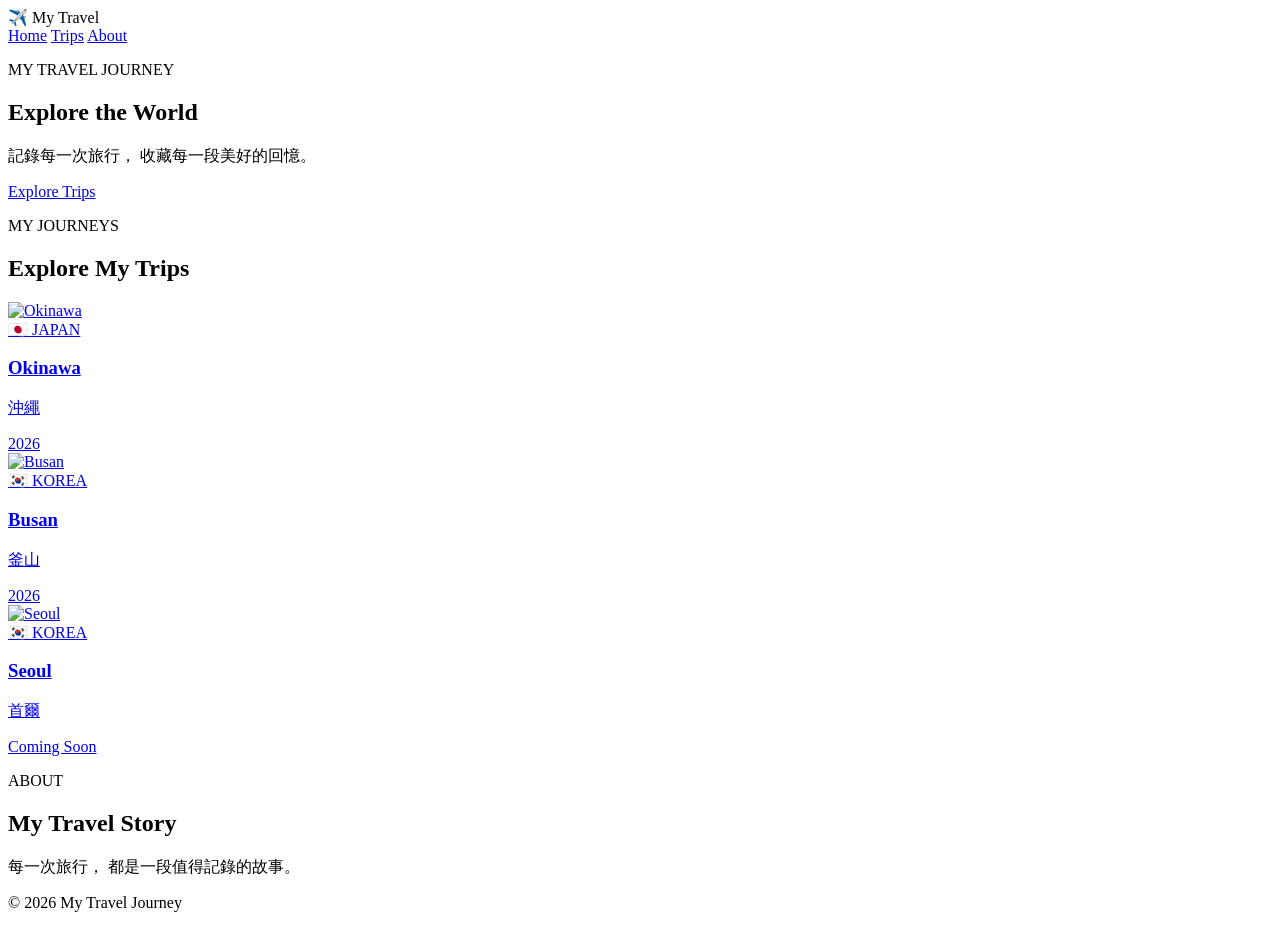
==== index.html @ 7d2a47d2 "新增首頁、旅行和關於頁面內容" ====
<!DOCTYPE html>
<html lang="zh-TW">
<head>
    <meta charset="UTF-8">
    <meta name="viewport" content="width=device-width, initial-scale=1.0">

    <title>My Travel Journey</title>

    <link rel="stylesheet" href="css/style.css">
</head>

<body>

    <!-- ==================== -->
    <!-- Navigation -->
    <!-- ==================== -->

    <header class="navbar">

        <div class="logo">
            ✈️ My Travel
        </div>

        <nav>
            <a href="#home">Home</a>
            <a href="#trips">Trips</a>
            <a href="#about">About</a>
        </nav>

    </header>


    <!-- ==================== -->
    <!-- Hero -->
    <!-- ==================== -->

    <section id="home" class="hero">

        <div class="hero-content">

            <p class="hero-subtitle">
                MY TRAVEL JOURNEY
            </p>

            <h1>
                Explore the World
            </h1>

            <p>
                記錄每一次旅行，
                收藏每一段美好的回憶。
            </p>

            <a href="#trips" class="hero-button">
                Explore Trips
            </a>

        </div>

    </section>


    <!-- ==================== -->
    <!-- Trips -->
    <!-- ==================== -->

    <section id="trips" class="trips">

        <div class="section-title">

            <p>MY JOURNEYS</p>

            <h2>
                Explore My Trips
            </h2>

        </div>


        <div class="trip-grid">


            <!-- Okinawa -->

            <a href="okinawa/" class="trip-card">

                <div class="trip-image okinawa-image">

                    <img
                        src="images/okinawa/cover.jpg"
                        alt="Okinawa"
                    >

                </div>

                <div class="trip-info">

                    <span class="country">
                        🇯🇵 JAPAN
                    </span>

                    <h3>
                        Okinawa
                    </h3>

                    <p>
                        沖繩
                    </p>

                    <span class="year">
                        2026
                    </span>

                </div>

            </a>


            <!-- Busan -->

            <a href="busan/" class="trip-card">

                <div class="trip-image">

                    <img
                        src="images/busan/cover.jpg"
                        alt="Busan"
                    >

                </div>

                <div class="trip-info">

                    <span class="country">
                        🇰🇷 KOREA
                    </span>

                    <h3>
                        Busan
                    </h3>

                    <p>
                        釜山
                    </p>

                    <span class="year">
                        2026
                    </span>

                </div>

            </a>


            <!-- Seoul -->

            <a href="seoul/" class="trip-card">

                <div class="trip-image">

                    <img
                        src="images/seoul/cover.jpg"
                        alt="Seoul"
                    >

                </div>

                <div class="trip-info">

                    <span class="country">
                        🇰🇷 KOREA
                    </span>

                    <h3>
                        Seoul
                    </h3>

                    <p>
                        首爾
                    </p>

                    <span class="year">
                        Coming Soon
                    </span>

                </div>

            </a>


        </div>

    </section>


    <!-- ==================== -->
    <!-- About -->
    <!-- ==================== -->

    <section id="about" class="about">

        <p>ABOUT</p>

        <h2>
            My Travel Story
        </h2>

        <p>
            每一次旅行，
            都是一段值得記錄的故事。
        </p>

    </section>


    <!-- ==================== -->
    <!-- Footer -->
    <!-- ==================== -->

    <footer>

        <p>
            © 2026 My Travel Journey
        </p>

    </footer>


    <script src="js/main.js"></script>

</body>
</html>
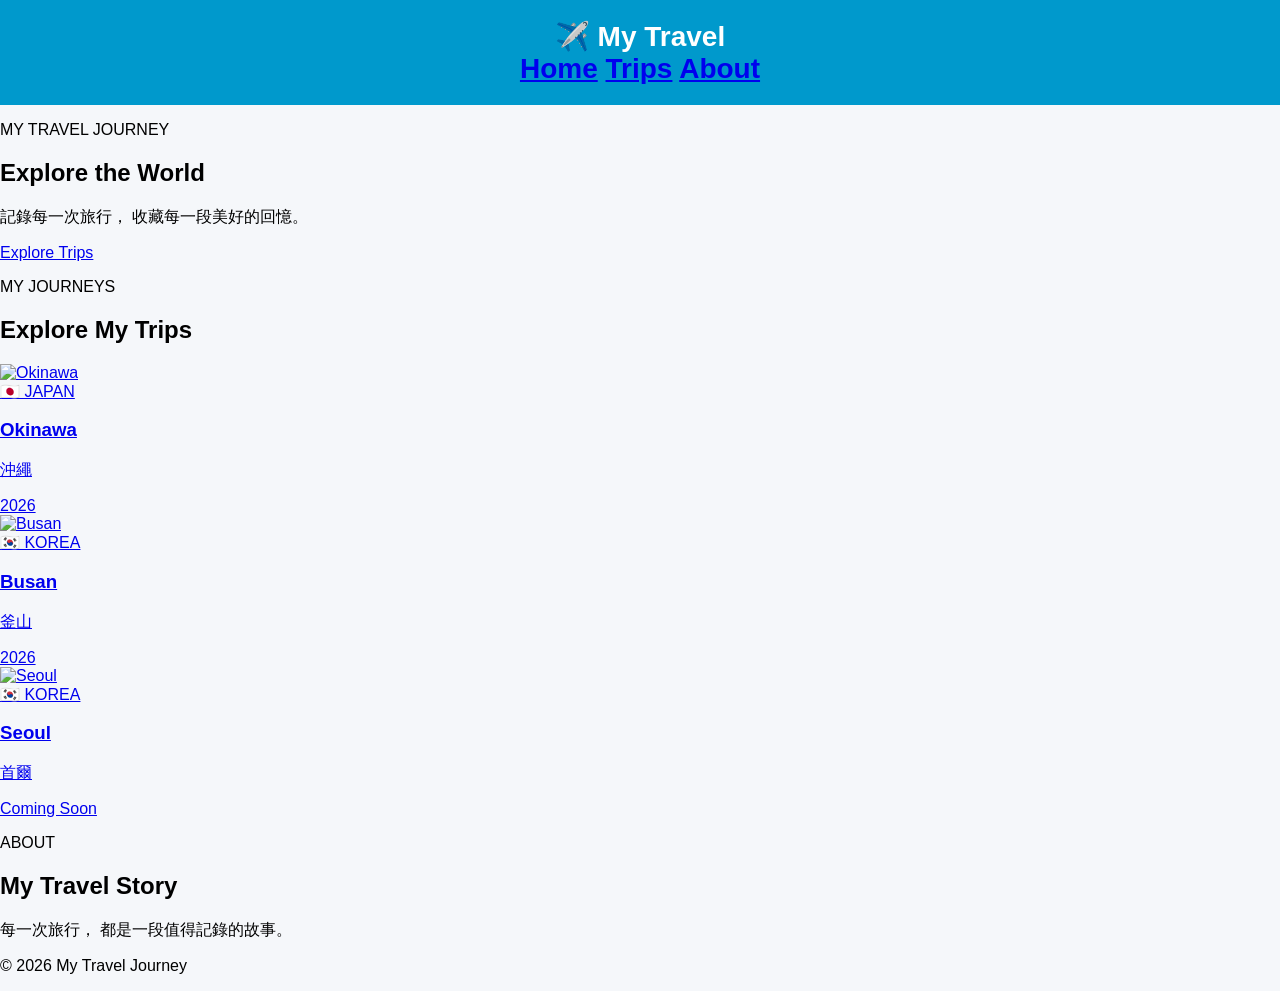
==== commit 2c8c2c73: "Refactor code structure for improved readability and maintainability" ====
--- a/index.html
+++ b/index.html
@@ -7,6 +7,7 @@
     <title>My Travel Journey</title>
 
     <link rel="stylesheet" href="css/style.css">
+    <link rel="stylesheet" href="css/style.css">
 </head>
 
 <body>
--- a/css/style.css
+++ b/css/style.css
@@ -0,0 +1,267 @@
+body{
+    font-family: "Microsoft JhengHei", sans-serif;
+    margin:0;
+    background:#f5f7fa;
+}
+
+header{
+    background:#0099cc;
+    color:white;
+    text-align:center;
+    padding:20px;
+    font-size:28px;
+    font-weight:bold;
+}
+
+.day-btns{
+    display:flex;
+    overflow-x:auto;
+    background:white;
+    box-shadow:0 2px 5px rgba(0,0,0,.1);
+}
+
+.day-btn{
+    flex:1;
+    min-width:120px;
+    padding:15px;
+    border:none;
+    background:white;
+    cursor:pointer;
+    font-size:16px;
+}
+
+.day-btn.active{
+    background:#74c0fc;
+    color:white;
+    border: none;
+    border-radius: 10px;
+}
+
+.day-content{
+    display:none;
+    padding:20px;
+    animation: fadeIn .25s ease;
+}
+
+.day-content.active{
+    display:block;
+}
+
+.timeline{
+    position:relative;
+    margin-left:20px;
+}
+
+.timeline::before{
+    content:'';
+    position:absolute;
+    left:15px;
+    top:0;
+    bottom:0;
+    width:4px;
+    background:#0099cc;
+}
+
+.item{
+    position:relative;
+    background:white;
+    margin:15px 0 15px 40px;
+    padding:15px;
+    border-radius:10px;
+    box-shadow:0 2px 6px rgba(0,0,0,.1);
+}
+
+.item::before{
+    content:'';
+    position:absolute;
+    left:-33px;
+    top:20px;
+    width:18px;
+    height:18px;
+    border-radius:50%;
+    background:#0099cc;
+}
+
+.time{
+    color:#0099cc;
+    font-weight:bold;
+    font-size:20px;
+}
+
+.location{
+    font-size:20px;
+    margin-top:5px;
+}
+
+.duration{
+    color:#666;
+    margin-top:5px;
+}
+
+.optional{
+    color:#ff6600;
+    font-weight:bold;
+    line-height: 2;
+}
+
+.flight-no{
+    color:#6f42c1;
+    font-weight:bold;
+    display:block;
+    margin-top:4px;
+}
+
+.summary {
+  background: linear-gradient(135deg, #f5f7ff, #ffffff);
+  border-left: 4px solid #4a90e2;
+  padding: 12px 14px;
+  margin: 10px 0 16px;
+  border-radius: 10px;
+  font-size: 14px;
+  line-height: 1.8;
+}
+
+.day-content h2 {
+  position: sticky;
+  top: 0;
+  background: rgba(245, 245, 245, 0.85);
+  z-index: 20;
+  padding: 12px 0;
+  margin: 0;
+  border-bottom: 1px solid #ddd;
+  backdrop-filter: blur(10px);
+}
+
+.map-btn {
+  background: #4dabf7;
+  color: white;
+  border: none;
+  padding: 8px 12px;
+  border-radius: 8px;
+  margin: 6px 12px;
+  cursor: pointer;
+  font-size: 14px;
+}
+
+.booking-list {
+  margin: 10px 12px;
+  display: flex;
+  flex-direction: column;
+  gap: 10px;
+}
+
+.booking-item {
+  background: #fff;
+  padding: 12px 14px;
+  border-radius: 12px;
+  box-shadow: 0 2px 8px rgba(0,0,0,0.05);
+  display: flex;
+  align-items: center;
+  gap: 10px;
+}
+
+/* 標籤 */
+.tag {
+  font-size: 12px;
+  padding: 4px 8px;
+  border-radius: 999px;
+  font-weight: 600;
+  white-space: nowrap;
+}
+
+/* 必預訂 */
+.tag.must {
+  background: #ff6b6b;
+  font-size: 18px;
+  color: white;
+}
+
+/* 建議 */
+.tag.suggest {
+  background: #ffa94d;
+  font-size: 18px;
+  color: white;
+}
+
+/* 已預訂 */
+.tag.done {
+  background: #51cf66;
+  font-size: 18px;
+  color: white;
+}
+
+.text {
+  font-size: 18px;
+  color: #333;
+}
+
+.spot-img {
+  margin-top: 10px;
+  width: 300px;
+  height: 200px;
+  object-fit: cover;
+  border-radius: 16px;
+  margin-top: 10px;
+  box-shadow: 0 2px 8px rgba(0,0,0,0.1);
+}
+
+.checklist-card {
+    background: white;
+    padding: 16px;
+    margin: 12px;
+    border-radius: 12px;
+    box-shadow: 0 2px 8px rgba(0,0,0,.05);
+}
+
+.checklist-card h3 {
+    margin-top: 18px;
+    color: #0099cc;
+    font-size: 26px;
+}
+
+.checklist-card ul {
+    list-style: none;
+    padding-left: 0;
+}
+
+.checklist-card li {
+    padding: 6px 0;
+    line-height: 1.8;
+    font-size: 24px;
+}
+
+@keyframes fadeIn{
+    from{
+        opacity:0;
+        transform:translateX(10px);
+    }
+    to{
+        opacity:1;
+        transform:translateX(0);
+    }
+}
+
+@media (max-width: 768px) {
+  body {
+    background: #f2f4f7;
+  }
+
+  .item {
+    padding: 14px;
+    border-radius: 14px;
+  }
+
+  .summary {
+    margin: 10px;
+  }
+
+  .spot-img {
+  margin-top: 10px;
+  width: 270px;
+  height: 180px;
+  object-fit: cover;
+  border-radius: 16px;
+  margin-top: 10px;
+  box-shadow: 0 2px 8px rgba(0,0,0,0.1);
+}
+}
--- a/css/style.css
+++ b/css/style.css
@@ -0,0 +1,267 @@
+body{
+    font-family: "Microsoft JhengHei", sans-serif;
+    margin:0;
+    background:#f5f7fa;
+}
+
+header{
+    background:#0099cc;
+    color:white;
+    text-align:center;
+    padding:20px;
+    font-size:28px;
+    font-weight:bold;
+}
+
+.day-btns{
+    display:flex;
+    overflow-x:auto;
+    background:white;
+    box-shadow:0 2px 5px rgba(0,0,0,.1);
+}
+
+.day-btn{
+    flex:1;
+    min-width:120px;
+    padding:15px;
+    border:none;
+    background:white;
+    cursor:pointer;
+    font-size:16px;
+}
+
+.day-btn.active{
+    background:#74c0fc;
+    color:white;
+    border: none;
+    border-radius: 10px;
+}
+
+.day-content{
+    display:none;
+    padding:20px;
+    animation: fadeIn .25s ease;
+}
+
+.day-content.active{
+    display:block;
+}
+
+.timeline{
+    position:relative;
+    margin-left:20px;
+}
+
+.timeline::before{
+    content:'';
+    position:absolute;
+    left:15px;
+    top:0;
+    bottom:0;
+    width:4px;
+    background:#0099cc;
+}
+
+.item{
+    position:relative;
+    background:white;
+    margin:15px 0 15px 40px;
+    padding:15px;
+    border-radius:10px;
+    box-shadow:0 2px 6px rgba(0,0,0,.1);
+}
+
+.item::before{
+    content:'';
+    position:absolute;
+    left:-33px;
+    top:20px;
+    width:18px;
+    height:18px;
+    border-radius:50%;
+    background:#0099cc;
+}
+
+.time{
+    color:#0099cc;
+    font-weight:bold;
+    font-size:20px;
+}
+
+.location{
+    font-size:20px;
+    margin-top:5px;
+}
+
+.duration{
+    color:#666;
+    margin-top:5px;
+}
+
+.optional{
+    color:#ff6600;
+    font-weight:bold;
+    line-height: 2;
+}
+
+.flight-no{
+    color:#6f42c1;
+    font-weight:bold;
+    display:block;
+    margin-top:4px;
+}
+
+.summary {
+  background: linear-gradient(135deg, #f5f7ff, #ffffff);
+  border-left: 4px solid #4a90e2;
+  padding: 12px 14px;
+  margin: 10px 0 16px;
+  border-radius: 10px;
+  font-size: 14px;
+  line-height: 1.8;
+}
+
+.day-content h2 {
+  position: sticky;
+  top: 0;
+  background: rgba(245, 245, 245, 0.85);
+  z-index: 20;
+  padding: 12px 0;
+  margin: 0;
+  border-bottom: 1px solid #ddd;
+  backdrop-filter: blur(10px);
+}
+
+.map-btn {
+  background: #4dabf7;
+  color: white;
+  border: none;
+  padding: 8px 12px;
+  border-radius: 8px;
+  margin: 6px 12px;
+  cursor: pointer;
+  font-size: 14px;
+}
+
+.booking-list {
+  margin: 10px 12px;
+  display: flex;
+  flex-direction: column;
+  gap: 10px;
+}
+
+.booking-item {
+  background: #fff;
+  padding: 12px 14px;
+  border-radius: 12px;
+  box-shadow: 0 2px 8px rgba(0,0,0,0.05);
+  display: flex;
+  align-items: center;
+  gap: 10px;
+}
+
+/* 標籤 */
+.tag {
+  font-size: 12px;
+  padding: 4px 8px;
+  border-radius: 999px;
+  font-weight: 600;
+  white-space: nowrap;
+}
+
+/* 必預訂 */
+.tag.must {
+  background: #ff6b6b;
+  font-size: 18px;
+  color: white;
+}
+
+/* 建議 */
+.tag.suggest {
+  background: #ffa94d;
+  font-size: 18px;
+  color: white;
+}
+
+/* 已預訂 */
+.tag.done {
+  background: #51cf66;
+  font-size: 18px;
+  color: white;
+}
+
+.text {
+  font-size: 18px;
+  color: #333;
+}
+
+.spot-img {
+  margin-top: 10px;
+  width: 300px;
+  height: 200px;
+  object-fit: cover;
+  border-radius: 16px;
+  margin-top: 10px;
+  box-shadow: 0 2px 8px rgba(0,0,0,0.1);
+}
+
+.checklist-card {
+    background: white;
+    padding: 16px;
+    margin: 12px;
+    border-radius: 12px;
+    box-shadow: 0 2px 8px rgba(0,0,0,.05);
+}
+
+.checklist-card h3 {
+    margin-top: 18px;
+    color: #0099cc;
+    font-size: 26px;
+}
+
+.checklist-card ul {
+    list-style: none;
+    padding-left: 0;
+}
+
+.checklist-card li {
+    padding: 6px 0;
+    line-height: 1.8;
+    font-size: 24px;
+}
+
+@keyframes fadeIn{
+    from{
+        opacity:0;
+        transform:translateX(10px);
+    }
+    to{
+        opacity:1;
+        transform:translateX(0);
+    }
+}
+
+@media (max-width: 768px) {
+  body {
+    background: #f2f4f7;
+  }
+
+  .item {
+    padding: 14px;
+    border-radius: 14px;
+  }
+
+  .summary {
+    margin: 10px;
+  }
+
+  .spot-img {
+  margin-top: 10px;
+  width: 270px;
+  height: 180px;
+  object-fit: cover;
+  border-radius: 16px;
+  margin-top: 10px;
+  box-shadow: 0 2px 8px rgba(0,0,0,0.1);
+}
+}
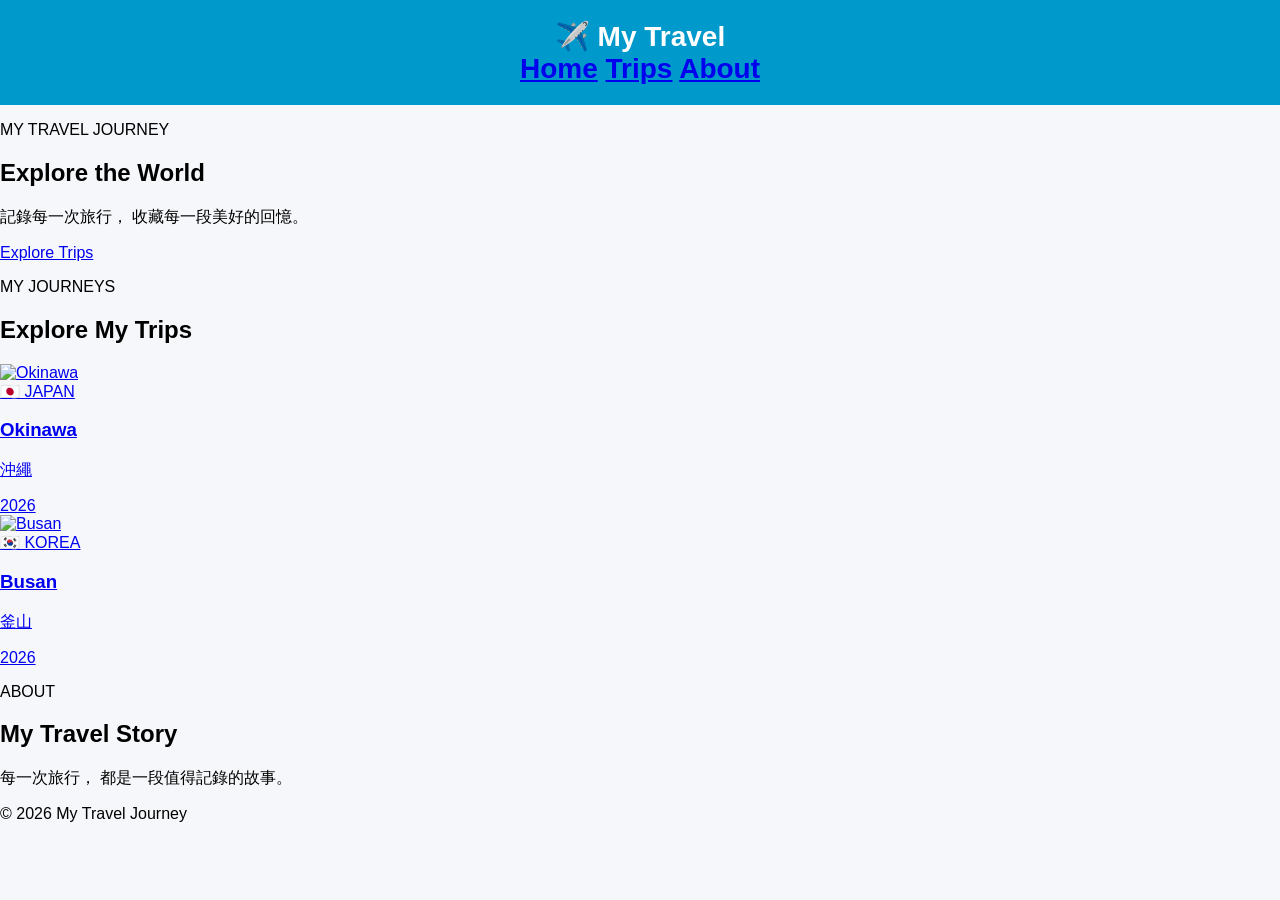
==== commit 7152a115: "移除重複的樣式表引用，刪除首爾旅遊卡片" ====
--- a/index.html
+++ b/index.html
@@ -6,7 +6,6 @@
 
     <title>My Travel Journey</title>
 
-    <link rel="stylesheet" href="css/style.css">
     <link rel="stylesheet" href="css/style.css">
 </head>
 
@@ -151,44 +150,6 @@
                 </div>
 
             </a>
-
-
-            <!-- Seoul -->
-
-            <a href="seoul/" class="trip-card">
-
-                <div class="trip-image">
-
-                    <img
-                        src="images/seoul/cover.jpg"
-                        alt="Seoul"
-                    >
-
-                </div>
-
-                <div class="trip-info">
-
-                    <span class="country">
-                        🇰🇷 KOREA
-                    </span>
-
-                    <h3>
-                        Seoul
-                    </h3>
-
-                    <p>
-                        首爾
-                    </p>
-
-                    <span class="year">
-                        Coming Soon
-                    </span>
-
-                </div>
-
-            </a>
-
-
         </div>
 
     </section>
--- a/css/style.css
+++ b/css/style.css
@@ -230,6 +230,20 @@
     font-size: 24px;
 }
 
+.home-button {
+    display: inline-block;
+    padding: 10px 20px;
+    border-radius: 25px;
+    background: #222;
+    color: white;
+    font-size: 14px;
+    transition: 0.3s;
+}
+
+.home-button:hover {
+    opacity: 0.8;
+}
+
 @keyframes fadeIn{
     from{
         opacity:0;
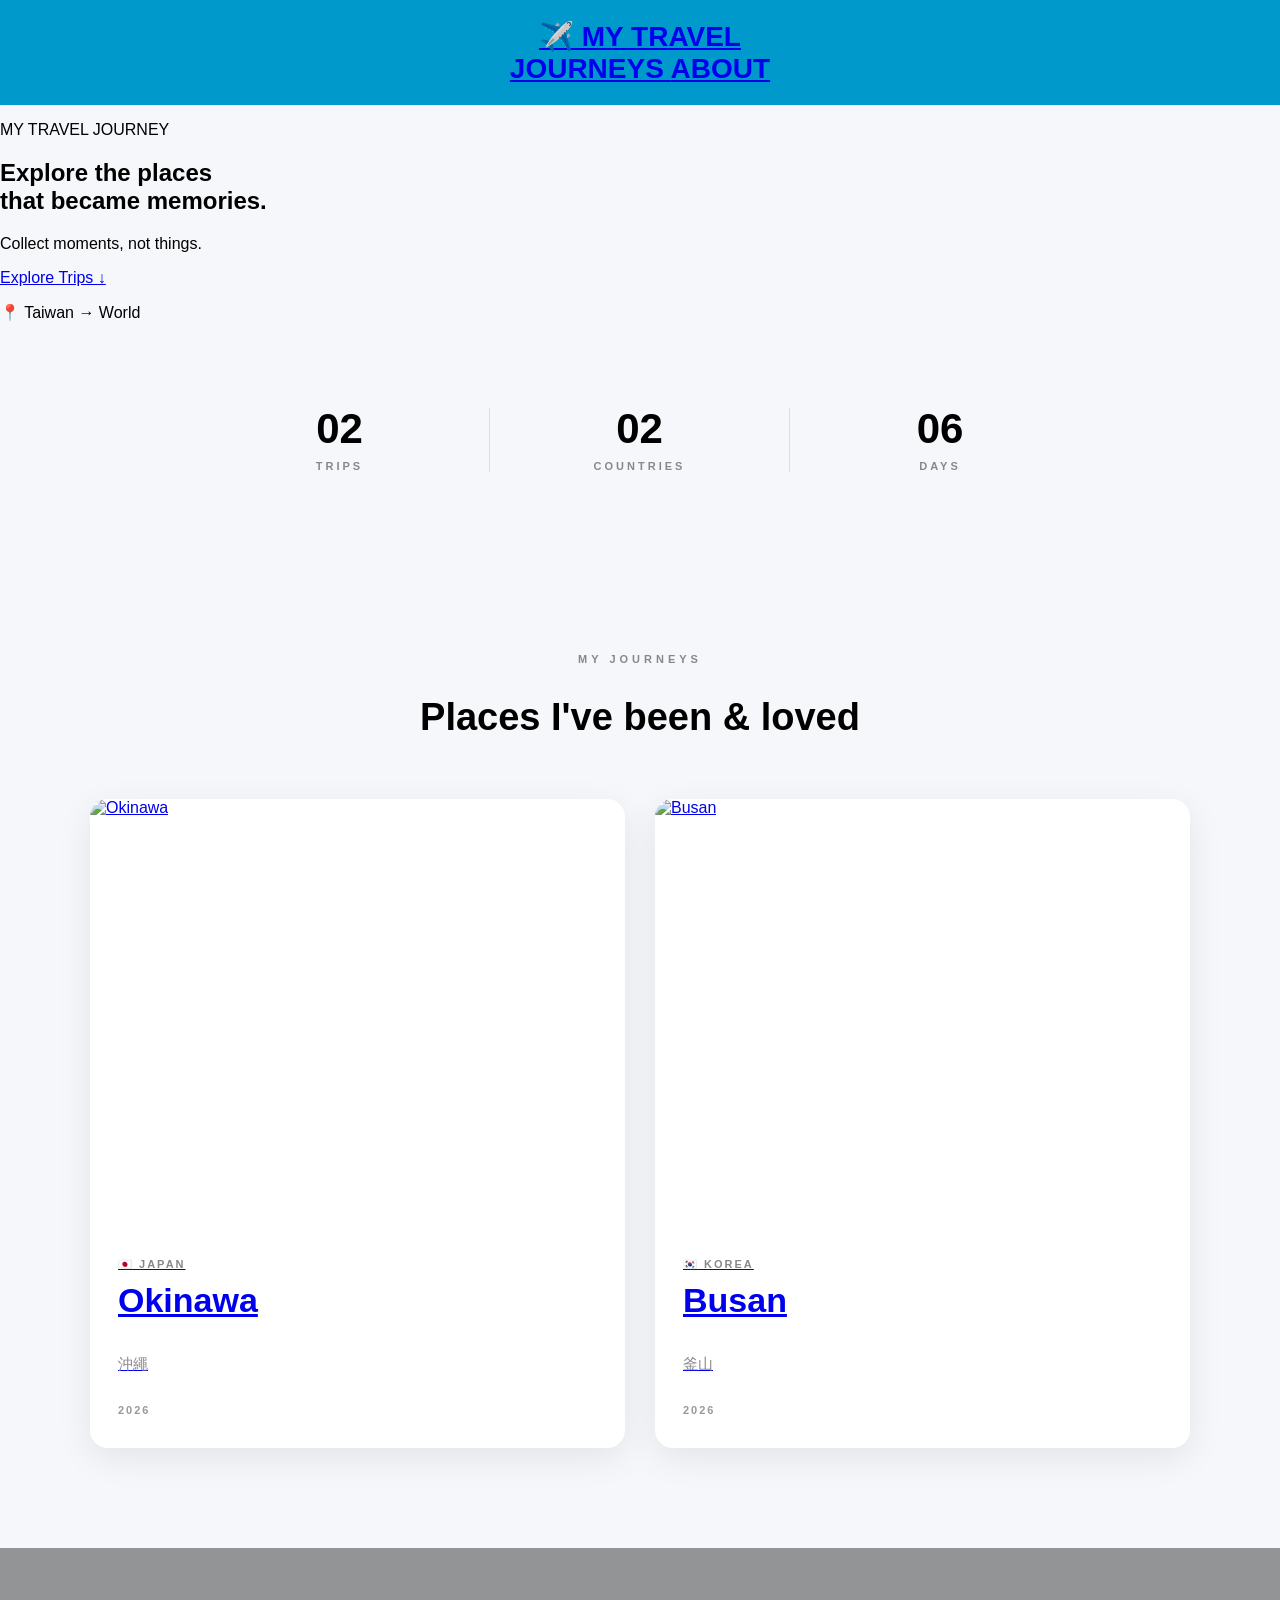
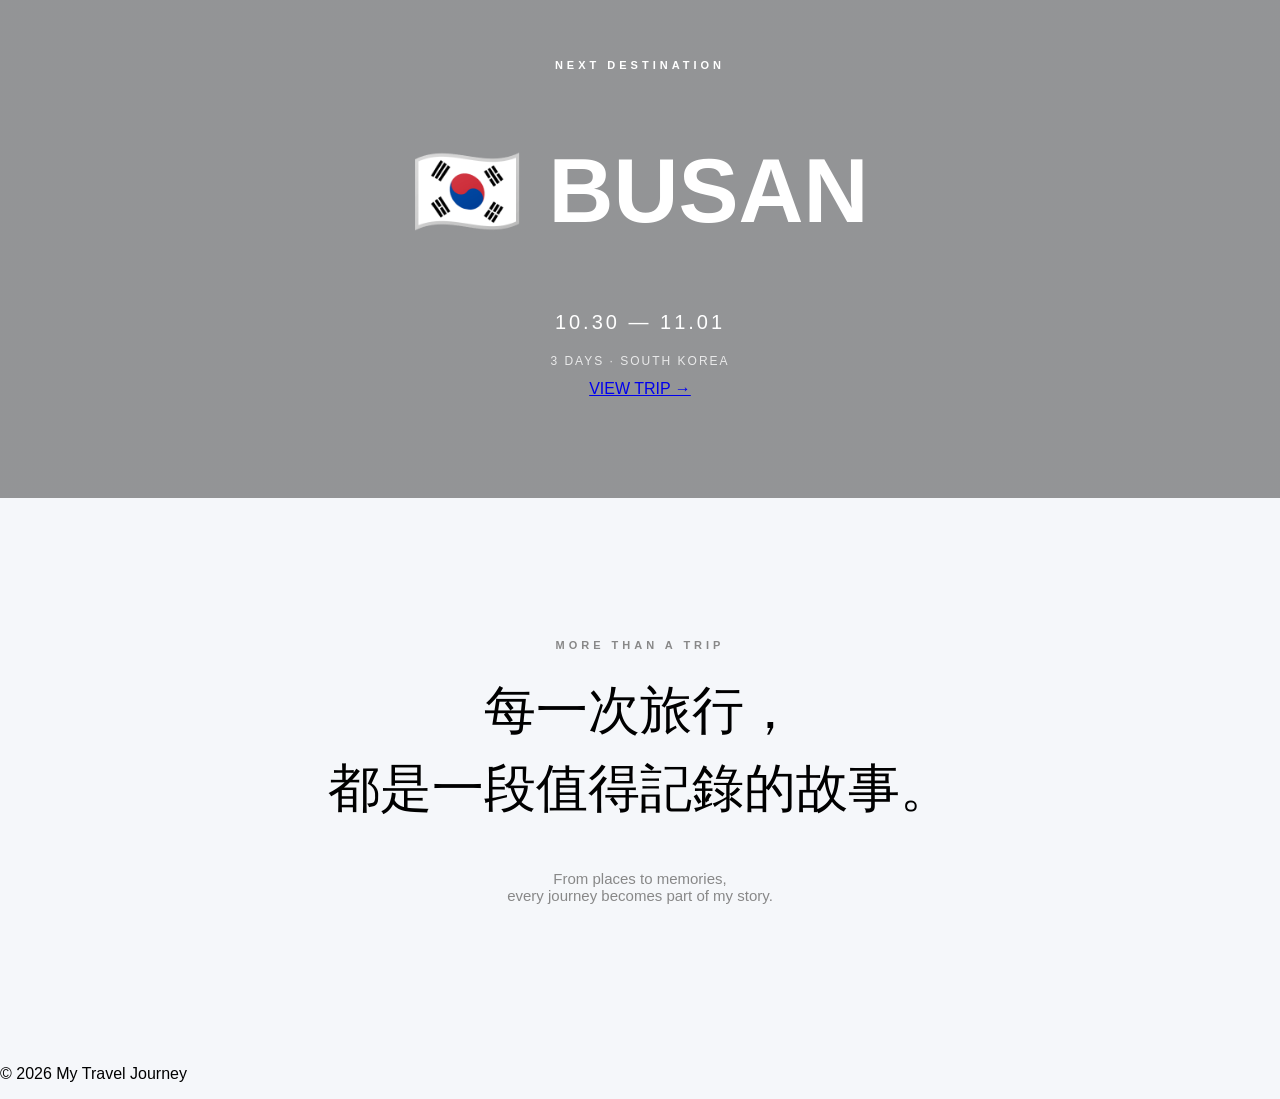
==== commit a3d9e169: "更新首頁結構與樣式，新增旅遊統計與行程卡片，調整語言標籤" ====
--- a/index.html
+++ b/index.html
@@ -1,5 +1,6 @@
 <!DOCTYPE html>
-<html lang="zh-TW">
+<html lang="zh-Hant">
+
 <head>
     <meta charset="UTF-8">
     <meta name="viewport" content="width=device-width, initial-scale=1.0">
@@ -9,175 +10,291 @@
     <link rel="stylesheet" href="css/style.css">
 </head>
 
+
 <body>
 
-    <!-- ==================== -->
-    <!-- Navigation -->
-    <!-- ==================== -->
+    <!-- ========================================
+         Navigation
+    ========================================= -->
 
     <header class="navbar">
 
-        <div class="logo">
-            ✈️ My Travel
-        </div>
+        <a href="index.html" class="logo">
+            ✈️ MY TRAVEL
+        </a>
 
         <nav>
-            <a href="#home">Home</a>
-            <a href="#trips">Trips</a>
-            <a href="#about">About</a>
+
+            <a href="#journeys">
+                JOURNEYS
+            </a>
+
+            <a href="#about">
+                ABOUT
+            </a>
+
         </nav>
 
     </header>
 
 
-    <!-- ==================== -->
-    <!-- Hero -->
-    <!-- ==================== -->
-
-    <section id="home" class="hero">
-
-        <div class="hero-content">
-
-            <p class="hero-subtitle">
-                MY TRAVEL JOURNEY
+    <!-- ========================================
+         Hero
+    ========================================= -->
+
+    <main>
+
+        <section class="hero" id="home">
+
+            <div class="hero-content">
+
+                <p class="hero-subtitle">
+                    MY TRAVEL JOURNEY
+                </p>
+
+                <h1>
+                    Explore the places<br>
+                    that became memories.
+                </h1>
+
+                <p class="hero-description">
+                    Collect moments, not things.
+                </p>
+
+                <a href="#journeys" class="hero-button">
+                    Explore Trips ↓
+                </a>
+
+                <p class="hero-location">
+                    📍 Taiwan → World
+                </p>
+
+            </div>
+
+        </section>
+
+
+        <!-- ========================================
+             Travel Stats
+        ========================================= -->
+
+        <section class="travel-stats">
+
+            <div class="stat">
+
+                <strong>
+                    02
+                </strong>
+
+                <span>
+                    TRIPS
+                </span>
+
+            </div>
+
+
+            <div class="stat">
+
+                <strong>
+                    02
+                </strong>
+
+                <span>
+                    COUNTRIES
+                </span>
+
+            </div>
+
+
+            <div class="stat">
+
+                <strong>
+                    06
+                </strong>
+
+                <span>
+                    DAYS
+                </span>
+
+            </div>
+
+        </section>
+
+
+        <!-- ========================================
+             My Journeys
+        ========================================= -->
+
+        <section
+            id="journeys"
+            class="journeys"
+        >
+
+            <div class="section-title">
+
+                <p>
+                    MY JOURNEYS
+                </p>
+
+                <h2>
+                    Places I've been & loved
+                </h2>
+
+            </div>
+
+
+            <div class="trip-grid">
+
+
+                <!-- Okinawa -->
+
+                <a
+                    href="okinawa/"
+                    class="trip-card"
+                >
+
+                    <div class="trip-image">
+
+                        <img
+                            src="images/okinawa/cover.jpg"
+                            alt="Okinawa"
+                        >
+
+                    </div>
+
+                    <div class="trip-info">
+
+                        <span class="country">
+                            🇯🇵 JAPAN
+                        </span>
+
+                        <h3>
+                            Okinawa
+                        </h3>
+
+                        <p>
+                            沖繩
+                        </p>
+
+                        <span class="year">
+                            2026
+                        </span>
+
+                    </div>
+
+                </a>
+
+
+                <!-- Busan -->
+
+                <a
+                    href="busan/"
+                    class="trip-card"
+                >
+
+                    <div class="trip-image">
+
+                        <img
+                            src="images/busan/cover.jpg"
+                            alt="Busan"
+                        >
+
+                    </div>
+
+                    <div class="trip-info">
+
+                        <span class="country">
+                            🇰🇷 KOREA
+                        </span>
+
+                        <h3>
+                            Busan
+                        </h3>
+
+                        <p>
+                            釜山
+                        </p>
+
+                        <span class="year">
+                            2026
+                        </span>
+
+                    </div>
+
+                </a>
+
+            </div>
+
+        </section>
+
+
+        <!-- ========================================
+             Next Destination
+        ========================================= -->
+
+        <section class="next-destination">
+
+            <div class="next-content">
+
+                <p class="section-label">
+                    NEXT DESTINATION
+                </p>
+
+                <h2>
+                    🇰🇷 BUSAN
+                </h2>
+
+                <p class="next-date">
+                    10.30 — 11.01
+                </p>
+
+                <p>
+                    3 DAYS · SOUTH KOREA
+                </p>
+
+                <a
+                    href="busan/"
+                    class="hero-button"
+                >
+                    VIEW TRIP →
+                </a>
+
+            </div>
+
+        </section>
+
+
+        <!-- ========================================
+             About
+        ========================================= -->
+
+        <section
+            id="about"
+            class="about"
+        >
+
+            <p class="section-label">
+                MORE THAN A TRIP
             </p>
 
-            <h1>
-                Explore the World
-            </h1>
-
-            <p>
-                記錄每一次旅行，
-                收藏每一段美好的回憶。
+            <h2>
+                每一次旅行，<br>
+                都是一段值得記錄的故事。
+            </h2>
+
+            <p class="about-description">
+                From places to memories,<br>
+                every journey becomes part of my story.
             </p>
 
-            <a href="#trips" class="hero-button">
-                Explore Trips
-            </a>
-
-        </div>
-
-    </section>
-
-
-    <!-- ==================== -->
-    <!-- Trips -->
-    <!-- ==================== -->
-
-    <section id="trips" class="trips">
-
-        <div class="section-title">
-
-            <p>MY JOURNEYS</p>
-
-            <h2>
-                Explore My Trips
-            </h2>
-
-        </div>
-
-
-        <div class="trip-grid">
-
-
-            <!-- Okinawa -->
-
-            <a href="okinawa/" class="trip-card">
-
-                <div class="trip-image okinawa-image">
-
-                    <img
-                        src="images/okinawa/cover.jpg"
-                        alt="Okinawa"
-                    >
-
-                </div>
-
-                <div class="trip-info">
-
-                    <span class="country">
-                        🇯🇵 JAPAN
-                    </span>
-
-                    <h3>
-                        Okinawa
-                    </h3>
-
-                    <p>
-                        沖繩
-                    </p>
-
-                    <span class="year">
-                        2026
-                    </span>
-
-                </div>
-
-            </a>
-
-
-            <!-- Busan -->
-
-            <a href="busan/" class="trip-card">
-
-                <div class="trip-image">
-
-                    <img
-                        src="images/busan/cover.jpg"
-                        alt="Busan"
-                    >
-
-                </div>
-
-                <div class="trip-info">
-
-                    <span class="country">
-                        🇰🇷 KOREA
-                    </span>
-
-                    <h3>
-                        Busan
-                    </h3>
-
-                    <p>
-                        釜山
-                    </p>
-
-                    <span class="year">
-                        2026
-                    </span>
-
-                </div>
-
-            </a>
-        </div>
-
-    </section>
-
-
-    <!-- ==================== -->
-    <!-- About -->
-    <!-- ==================== -->
-
-    <section id="about" class="about">
-
-        <p>ABOUT</p>
-
-        <h2>
-            My Travel Story
-        </h2>
-
-        <p>
-            每一次旅行，
-            都是一段值得記錄的故事。
-        </p>
-
-    </section>
-
-
-    <!-- ==================== -->
-    <!-- Footer -->
-    <!-- ==================== -->
+        </section>
+
+    </main>
+
+
+    <!-- ========================================
+         Footer
+    ========================================= -->
 
     <footer>
 
@@ -188,7 +305,12 @@
     </footer>
 
 
+    <!-- ========================================
+         JavaScript
+    ========================================= -->
+
     <script src="js/main.js"></script>
 
 </body>
+
 </html>
--- a/css/style.css
+++ b/css/style.css
@@ -278,4 +278,298 @@
   margin-top: 10px;
   box-shadow: 0 2px 8px rgba(0,0,0,0.1);
 }
+}
+
+/* ========================================
+   Home Page
+======================================== */
+
+/* Travel Stats */
+.travel-stats {
+    display: grid;
+    grid-template-columns: repeat(3, 1fr);
+    max-width: 900px;
+    margin: 0 auto;
+    padding: 70px 20px;
+}
+
+.stat {
+    text-align: center;
+    border-right: 1px solid #ddd;
+}
+
+.stat:last-child {
+    border-right: none;
+}
+
+.stat strong {
+    display: block;
+    font-size: 42px;
+    font-weight: 700;
+    line-height: 1;
+}
+
+.stat span {
+    display: block;
+    margin-top: 10px;
+    font-size: 11px;
+    font-weight: 600;
+    letter-spacing: 3px;
+    color: #888;
+}
+
+
+/* Home Section Title */
+.section-title {
+    text-align: center;
+    margin-bottom: 60px;
+}
+
+.section-title p {
+    margin-bottom: 12px;
+    font-size: 11px;
+    font-weight: 700;
+    letter-spacing: 4px;
+    color: #888;
+}
+
+.section-title h2 {
+    font-size: 38px;
+    font-weight: 600;
+}
+
+
+/* Home Trip Cards */
+.journeys {
+    padding: 100px 7%;
+}
+
+.trip-grid {
+    display: grid;
+    grid-template-columns: repeat(2, 1fr);
+    gap: 30px;
+    max-width: 1100px;
+    margin: 0 auto;
+}
+
+.trip-card {
+    display: block;
+    overflow: hidden;
+    background: #fff;
+    border-radius: 18px;
+
+    box-shadow:
+        0 10px 35px rgba(0, 0, 0, 0.08);
+
+    transition:
+        transform 0.4s,
+        box-shadow 0.4s;
+}
+
+.trip-card:hover {
+    transform: translateY(-8px);
+
+    box-shadow:
+        0 20px 45px rgba(0, 0, 0, 0.12);
+}
+
+.trip-image {
+    height: 430px;
+    overflow: hidden;
+}
+
+.trip-image img {
+    width: 100%;
+    height: 100%;
+    object-fit: cover;
+
+    transition: transform 0.6s;
+}
+
+.trip-card:hover .trip-image img {
+    transform: scale(1.06);
+}
+
+.trip-info {
+    padding: 25px 28px 30px;
+}
+
+.country {
+    font-size: 11px;
+    font-weight: 700;
+    letter-spacing: 2px;
+    color: #888;
+}
+
+.trip-info h3 {
+    margin-top: 8px;
+    font-size: 34px;
+    font-weight: 600;
+    line-height: 1.2;
+}
+
+.trip-info p {
+    margin-top: 3px;
+    font-size: 15px;
+    color: #888;
+}
+
+.year {
+    display: inline-block;
+    margin-top: 15px;
+
+    font-size: 11px;
+    font-weight: 600;
+    letter-spacing: 2px;
+    color: #999;
+}
+
+
+/* Coming Soon */
+.coming-soon {
+    opacity: 0.7;
+}
+
+.coming-soon:hover {
+    opacity: 1;
+}
+
+
+/* Next Destination */
+.next-destination {
+    min-height: 550px;
+
+    display: flex;
+    justify-content: center;
+    align-items: center;
+
+    text-align: center;
+
+    color: white;
+
+    background:
+        linear-gradient(
+            rgba(0, 0, 0, 0.4),
+            rgba(0, 0, 0, 0.4)
+        ),
+        url("../images/busan/cover.jpg")
+        center / cover no-repeat;
+}
+
+.next-content {
+    padding: 40px;
+}
+
+.section-label {
+    margin-bottom: 15px;
+
+    font-size: 11px;
+    font-weight: 700;
+    letter-spacing: 4px;
+}
+
+.next-content h2 {
+    font-size: clamp(50px, 8vw, 90px);
+    line-height: 1;
+}
+
+.next-date {
+    margin-top: 20px;
+    font-size: 20px;
+    letter-spacing: 3px;
+}
+
+.next-content > p:not(.section-label):not(.next-date) {
+    margin-top: 5px;
+    font-size: 12px;
+    letter-spacing: 2px;
+    opacity: 0.8;
+}
+
+
+/* About */
+.about {
+    padding: 130px 20px;
+    text-align: center;
+}
+
+.about .section-label {
+    color: #888;
+}
+
+.about h2 {
+    margin-top: 20px;
+
+    font-size: clamp(30px, 5vw, 52px);
+    font-weight: 500;
+    line-height: 1.5;
+}
+
+.about-description {
+    margin-top: 30px;
+    font-size: 15px;
+    color: #888;
+}
+
+
+/* Home Responsive */
+@media (max-width: 900px) {
+
+    .trip-grid {
+        grid-template-columns: 1fr;
+        max-width: 650px;
+    }
+
+    .trip-image {
+        height: 400px;
+    }
+}
+
+
+@media (max-width: 600px) {
+
+    .travel-stats {
+        padding: 50px 10px;
+    }
+
+    .stat strong {
+        font-size: 30px;
+    }
+
+    .stat span {
+        font-size: 9px;
+        letter-spacing: 2px;
+    }
+
+    .journeys {
+        padding: 75px 5%;
+    }
+
+    .section-title h2 {
+        font-size: 30px;
+    }
+
+    .trip-image {
+        height: 300px;
+    }
+
+    .trip-info h3 {
+        font-size: 28px;
+    }
+
+    .next-destination {
+        min-height: 450px;
+    }
+
+    .next-content h2 {
+        font-size: 55px;
+    }
+
+    .next-date {
+        font-size: 16px;
+    }
+
+    .about {
+        padding: 90px 20px;
+    }
 }
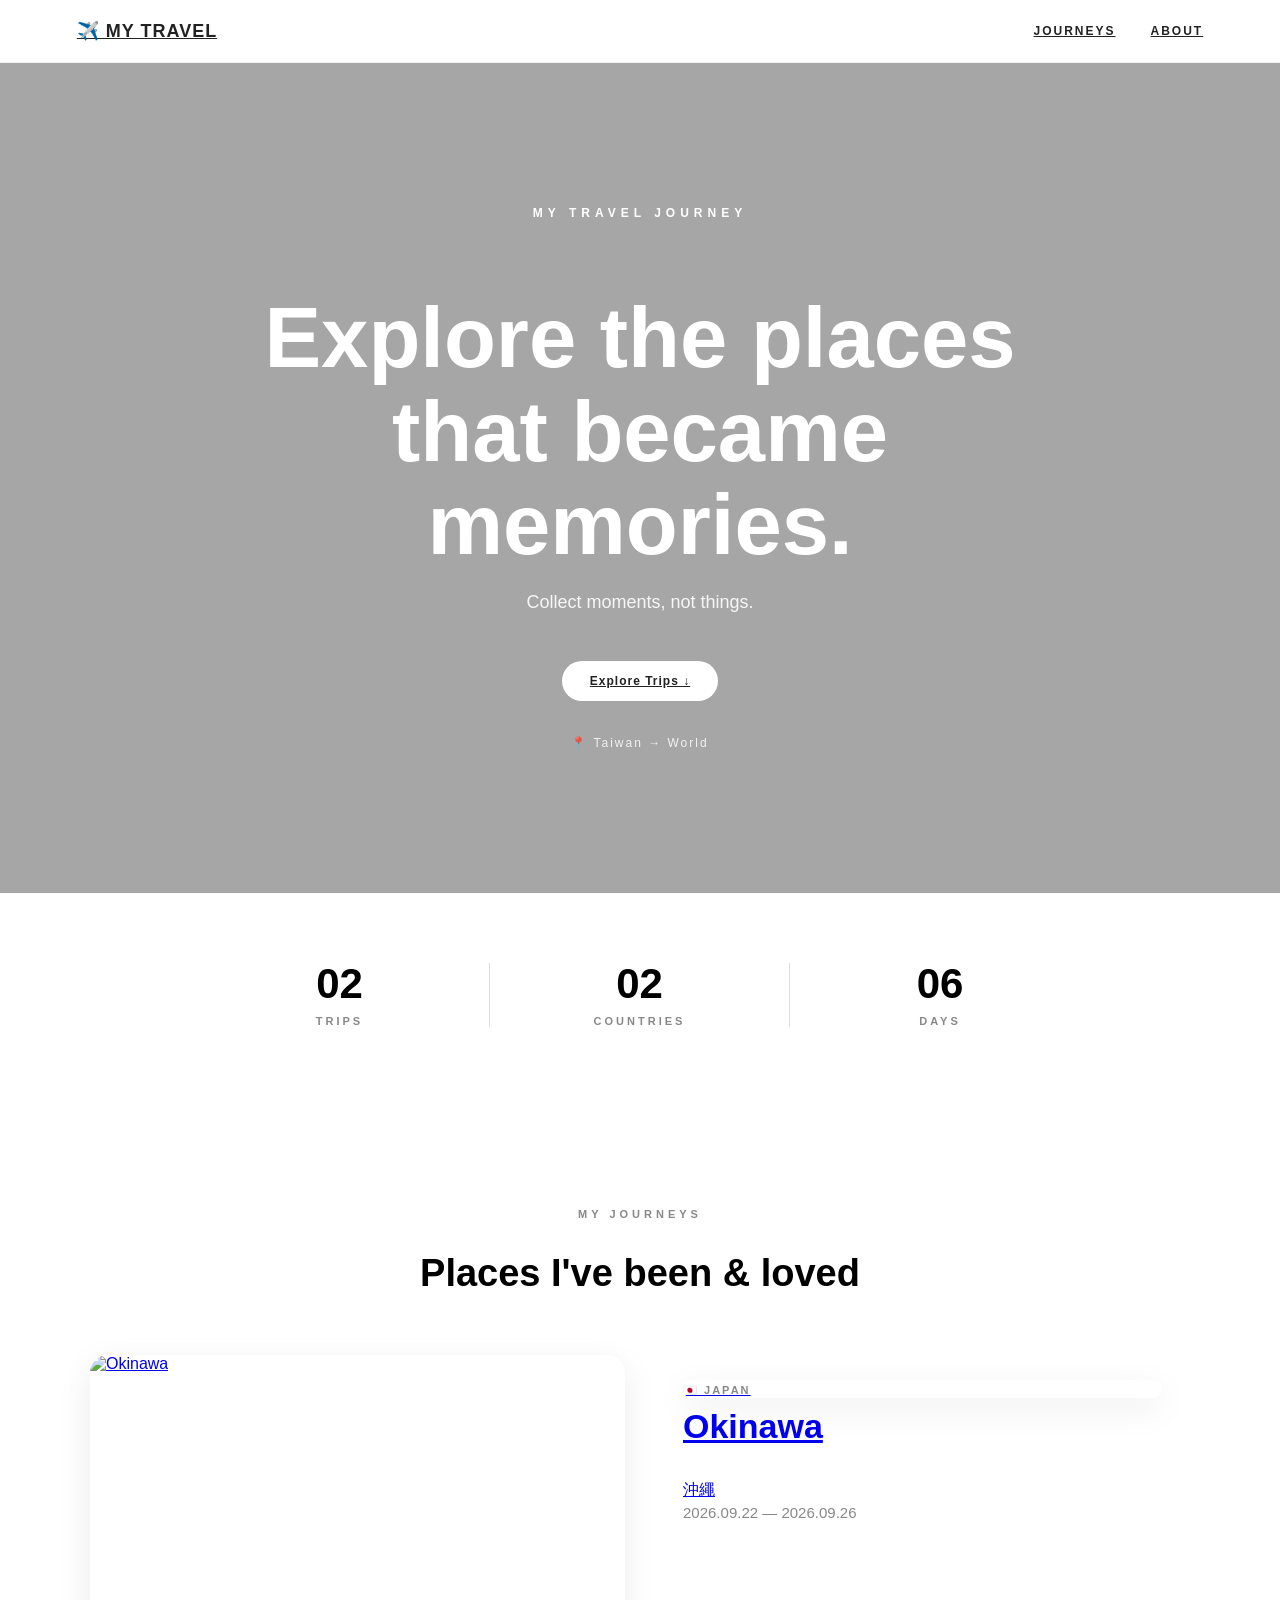
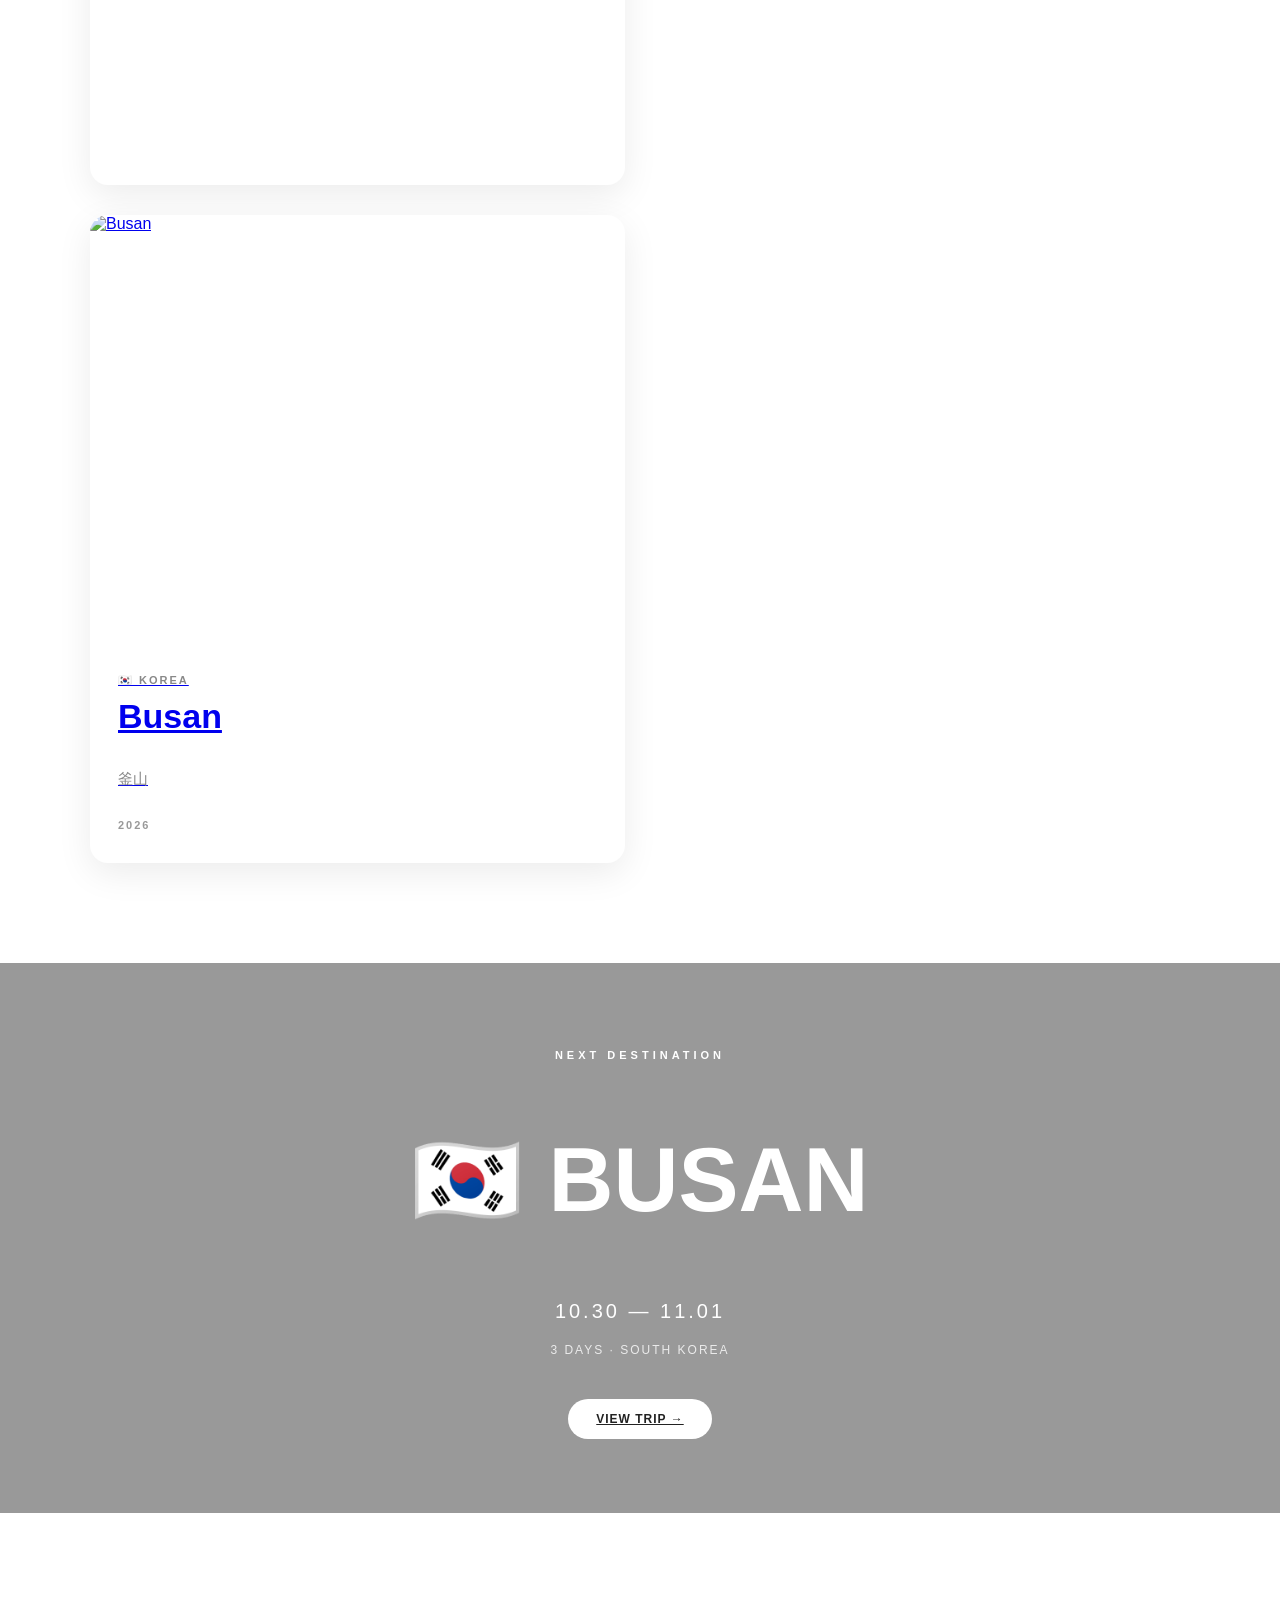
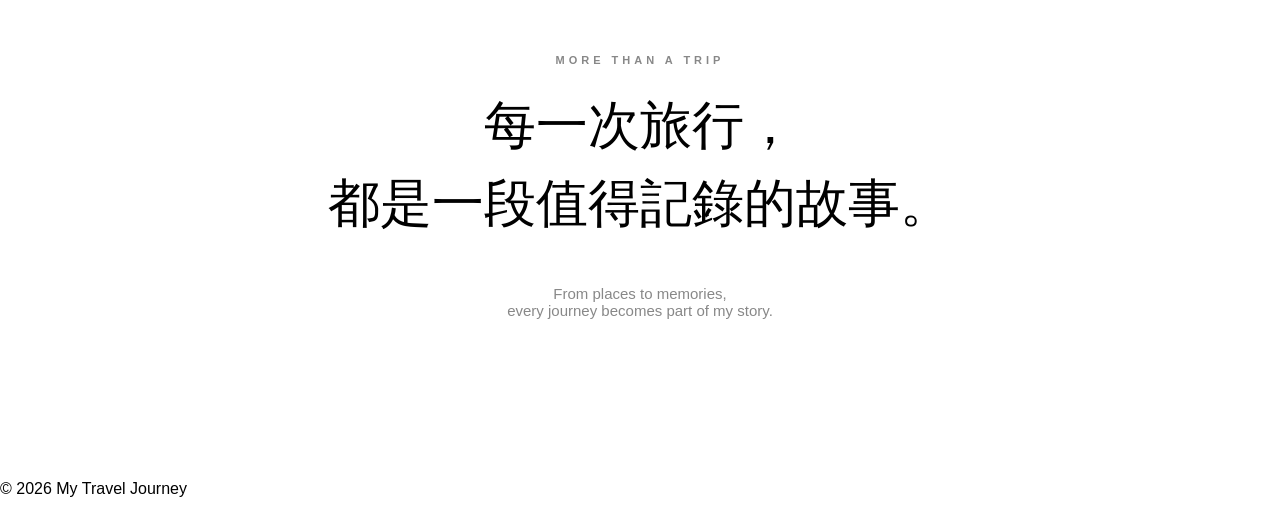
==== commit 96c1129b: "更新沖繩旅遊卡片，將標題改為可點擊鏈接並調整日期顯示格式" ====
--- a/index.html
+++ b/index.html
@@ -168,17 +168,14 @@
                             🇯🇵 JAPAN
                         </span>
 
-                        <h3>
-                            Okinawa
-                        </h3>
-
-                        <p>
-                            沖繩
+                        <a href="okinawa/" class="trip-title">
+                            <h3>Okinawa</h3>
+                            <span>沖繩</span>
+                        </a>
+
+                        <p class="trip-date">
+                            2026.09.22 — 2026.09.26
                         </p>
-
-                        <span class="year">
-                            2026
-                        </span>
 
                     </div>
 
--- a/css/style.css
+++ b/css/style.css
@@ -4,7 +4,7 @@
     background:#f5f7fa;
 }
 
-header{
+header:not(.navbar){
     background:#0099cc;
     color:white;
     text-align:center;
@@ -283,6 +283,11 @@
 /* ========================================
    Home Page
 ======================================== */
+/* Home background */
+
+body:has(.navbar) {
+    background: #fff;
+}
 
 /* Travel Stats */
 .travel-stats {
@@ -572,4 +577,136 @@
     .about {
         padding: 90px 20px;
     }
+}
+
+/* ========================================
+   Home Navbar
+======================================== */
+
+.navbar {
+    position: sticky;
+    top: 0;
+    z-index: 1000;
+
+    display: flex;
+    justify-content: space-between;
+    align-items: center;
+
+    padding: 20px 6%;
+
+    background: rgba(255, 255, 255, 0.92);
+    color: #222;
+
+    text-align: left;
+
+    border-bottom: 1px solid #eee;
+
+    backdrop-filter: blur(12px);
+}
+
+.navbar .logo {
+    color: #222;
+    font-size: 18px;
+    font-weight: 800;
+    letter-spacing: 1px;
+}
+
+.navbar nav {
+    display: flex;
+    gap: 35px;
+}
+
+.navbar nav a {
+    color: #222;
+    font-size: 12px;
+    font-weight: 600;
+    letter-spacing: 2px;
+
+    transition: opacity 0.3s;
+}
+
+.navbar nav a:hover {
+    opacity: 0.5;
+}
+
+/* ========================================
+   Home Hero
+======================================== */
+
+.hero {
+    min-height: calc(100vh - 70px);
+
+    display: flex;
+    justify-content: center;
+    align-items: center;
+
+    text-align: center;
+
+    color: white;
+
+    background:
+        linear-gradient(
+            rgba(0, 0, 0, 0.35),
+            rgba(0, 0, 0, 0.35)
+        ),
+        url("../images/okinawa/cover.jpg")
+        center / cover no-repeat;
+}
+
+.hero-content {
+    max-width: 900px;
+    padding: 40px 20px;
+}
+
+.hero-subtitle {
+    margin-bottom: 20px;
+
+    font-size: 12px;
+    font-weight: 600;
+    letter-spacing: 5px;
+}
+
+.hero h1 {
+    margin-bottom: 20px;
+
+    font-size: clamp(45px, 7vw, 85px);
+    font-weight: 700;
+
+    line-height: 1.1;
+}
+
+.hero-description {
+    font-size: 18px;
+    opacity: 0.9;
+}
+
+.hero-button {
+    display: inline-block;
+
+    margin-top: 30px;
+    padding: 13px 28px;
+
+    background: white;
+    color: #222;
+
+    border-radius: 30px;
+
+    font-size: 12px;
+    font-weight: 700;
+    letter-spacing: 1px;
+
+    transition: transform 0.3s;
+}
+
+.hero-button:hover {
+    transform: translateY(-3px);
+}
+
+.hero-location {
+    margin-top: 35px;
+
+    font-size: 12px;
+    letter-spacing: 2px;
+
+    opacity: 0.85;
 }
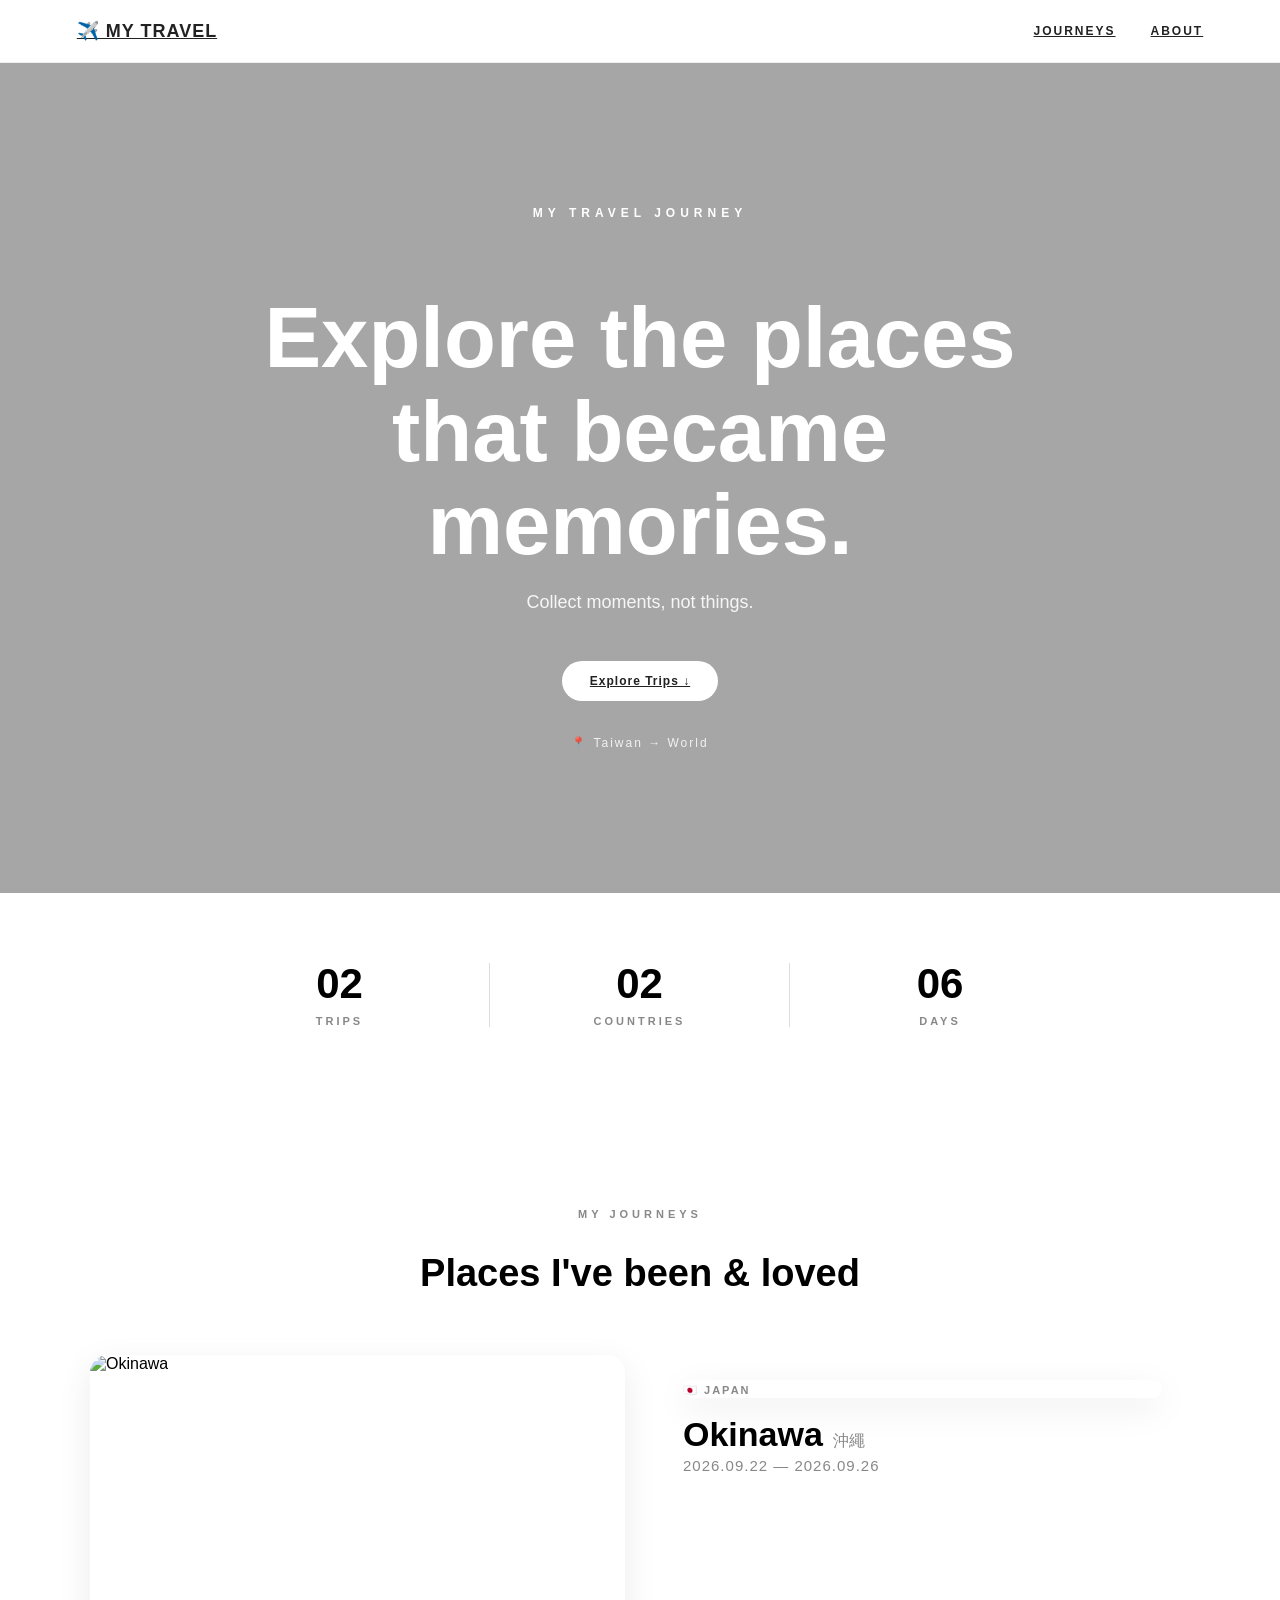
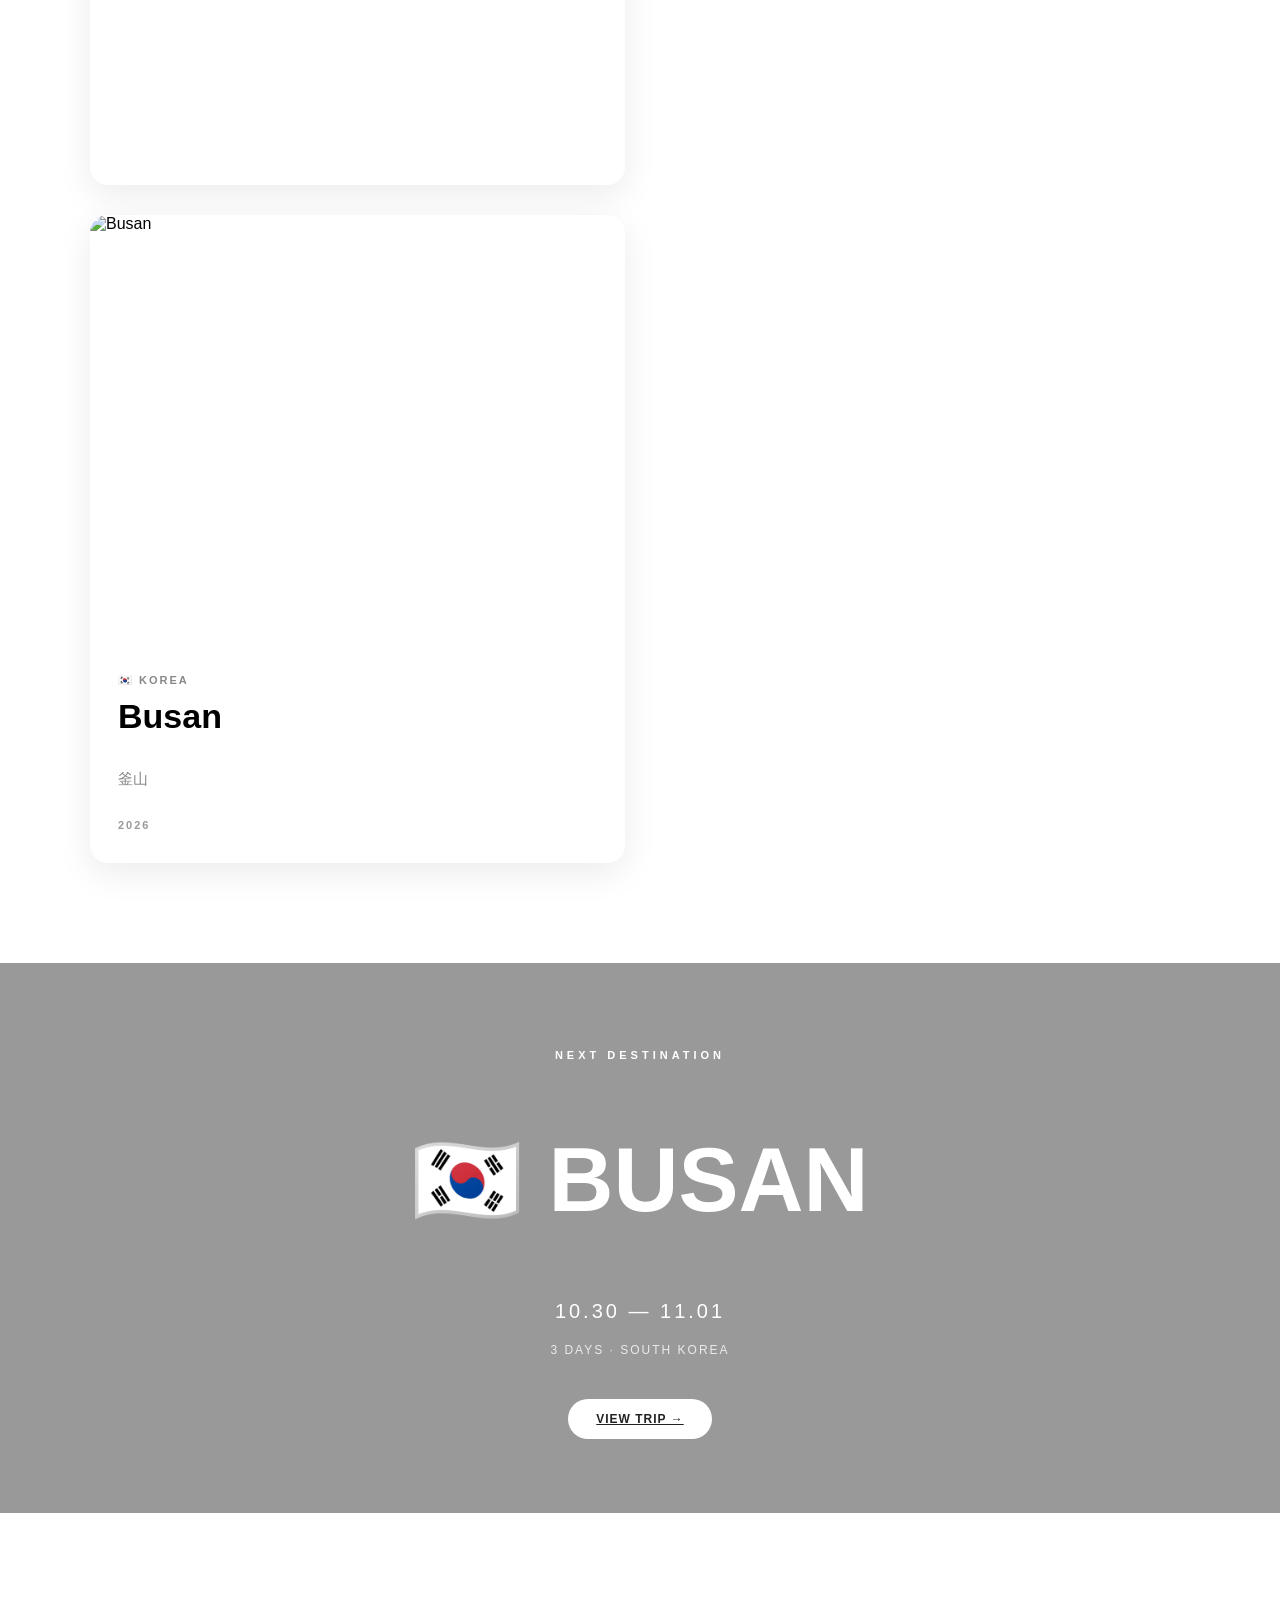
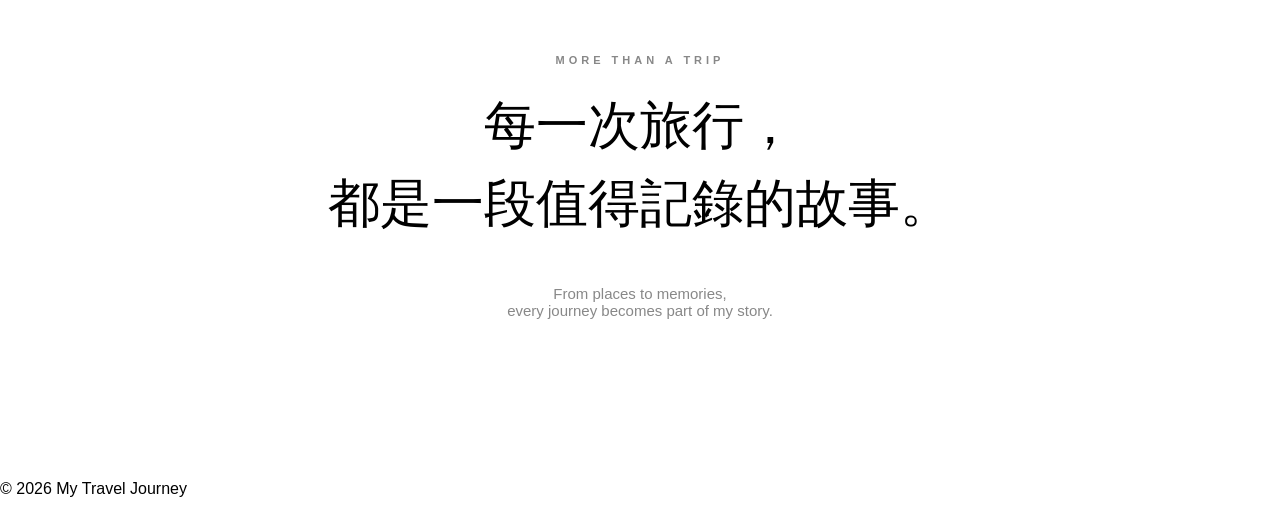
==== commit c2e44add: "調整沖繩與釜山旅遊卡片的結構與樣式，簡化HTML標籤" ====
--- a/index.html
+++ b/index.html
@@ -147,83 +147,37 @@
 
 
                 <!-- Okinawa -->
-
-                <a
-                    href="okinawa/"
-                    class="trip-card"
-                >
-
+                <a class="trip-card">
                     <div class="trip-image">
-
-                        <img
-                            src="images/okinawa/cover.jpg"
-                            alt="Okinawa"
-                        >
-
+                        <img src="images/okinawa/cover.jpg" alt="Okinawa">
                     </div>
 
                     <div class="trip-info">
-
-                        <span class="country">
-                            🇯🇵 JAPAN
-                        </span>
-
+                        <span class="country">🇯🇵 JAPAN</span>
                         <a href="okinawa/" class="trip-title">
                             <h3>Okinawa</h3>
                             <span>沖繩</span>
                         </a>
-
-                        <p class="trip-date">
-                            2026.09.22 — 2026.09.26
-                        </p>
-
-                    </div>
-
-                </a>
-
+                        <p class="trip-date">2026.09.22 — 2026.09.26</p>
+                    </div>
+                </a>
 
                 <!-- Busan -->
-
-                <a
-                    href="busan/"
-                    class="trip-card"
-                >
-
+                <a class="trip-card">
                     <div class="trip-image">
-
-                        <img
-                            src="images/busan/cover.jpg"
-                            alt="Busan"
-                        >
-
-                    </div>
-
+                        <img src="images/busan/cover.jpg" alt="Busan">
+                    </div>
                     <div class="trip-info">
-
-                        <span class="country">
-                            🇰🇷 KOREA
-                        </span>
-
-                        <h3>
-                            Busan
-                        </h3>
-
-                        <p>
-                            釜山
-                        </p>
-
-                        <span class="year">
-                            2026
-                        </span>
-
-                    </div>
-
-                </a>
-
-            </div>
-
-        </section>
-
+                        <span class="country">🇰🇷 KOREA</span>
+                        <h3>Busan</h3>
+                        <p>釜山</p>
+                        <span class="year">2026</span>
+                    </div>
+                </a>
+
+            </div>
+
+        </section>
 
         <!-- ========================================
              Next Destination
--- a/css/style.css
+++ b/css/style.css
@@ -399,6 +399,35 @@
     padding: 25px 28px 30px;
 }
 
+.trip-title {
+    display: flex;
+    align-items: baseline;
+    gap: 10px;
+
+    margin-top: 8px;
+
+    color: inherit;
+    text-decoration: none;
+}
+
+.trip-title h3 {
+    margin: 0;
+}
+
+.trip-title span {
+    font-size: 16px;
+    color: #888;
+}
+
+.trip-date {
+    margin-top: 14px;
+
+    font-size: 13px;
+    letter-spacing: 1px;
+
+    color: #999;
+}
+
 .country {
     font-size: 11px;
     font-weight: 700;
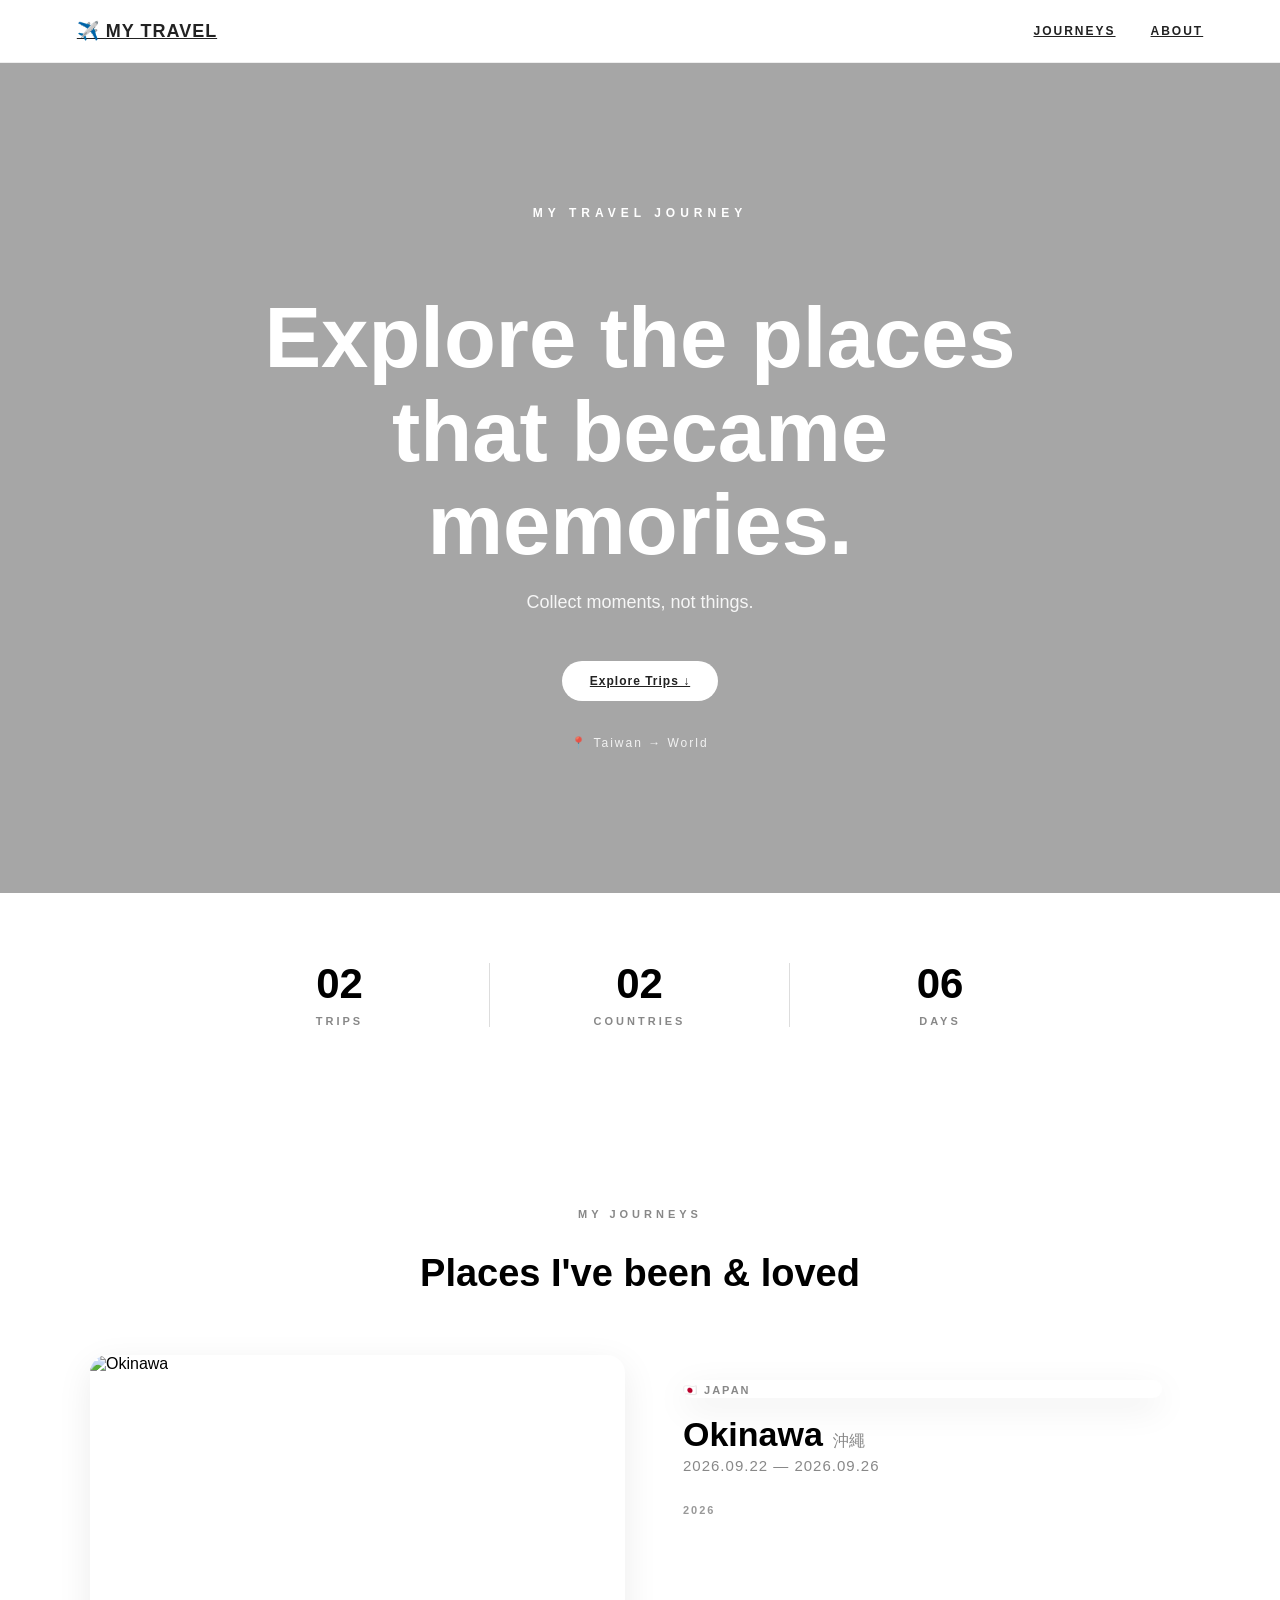
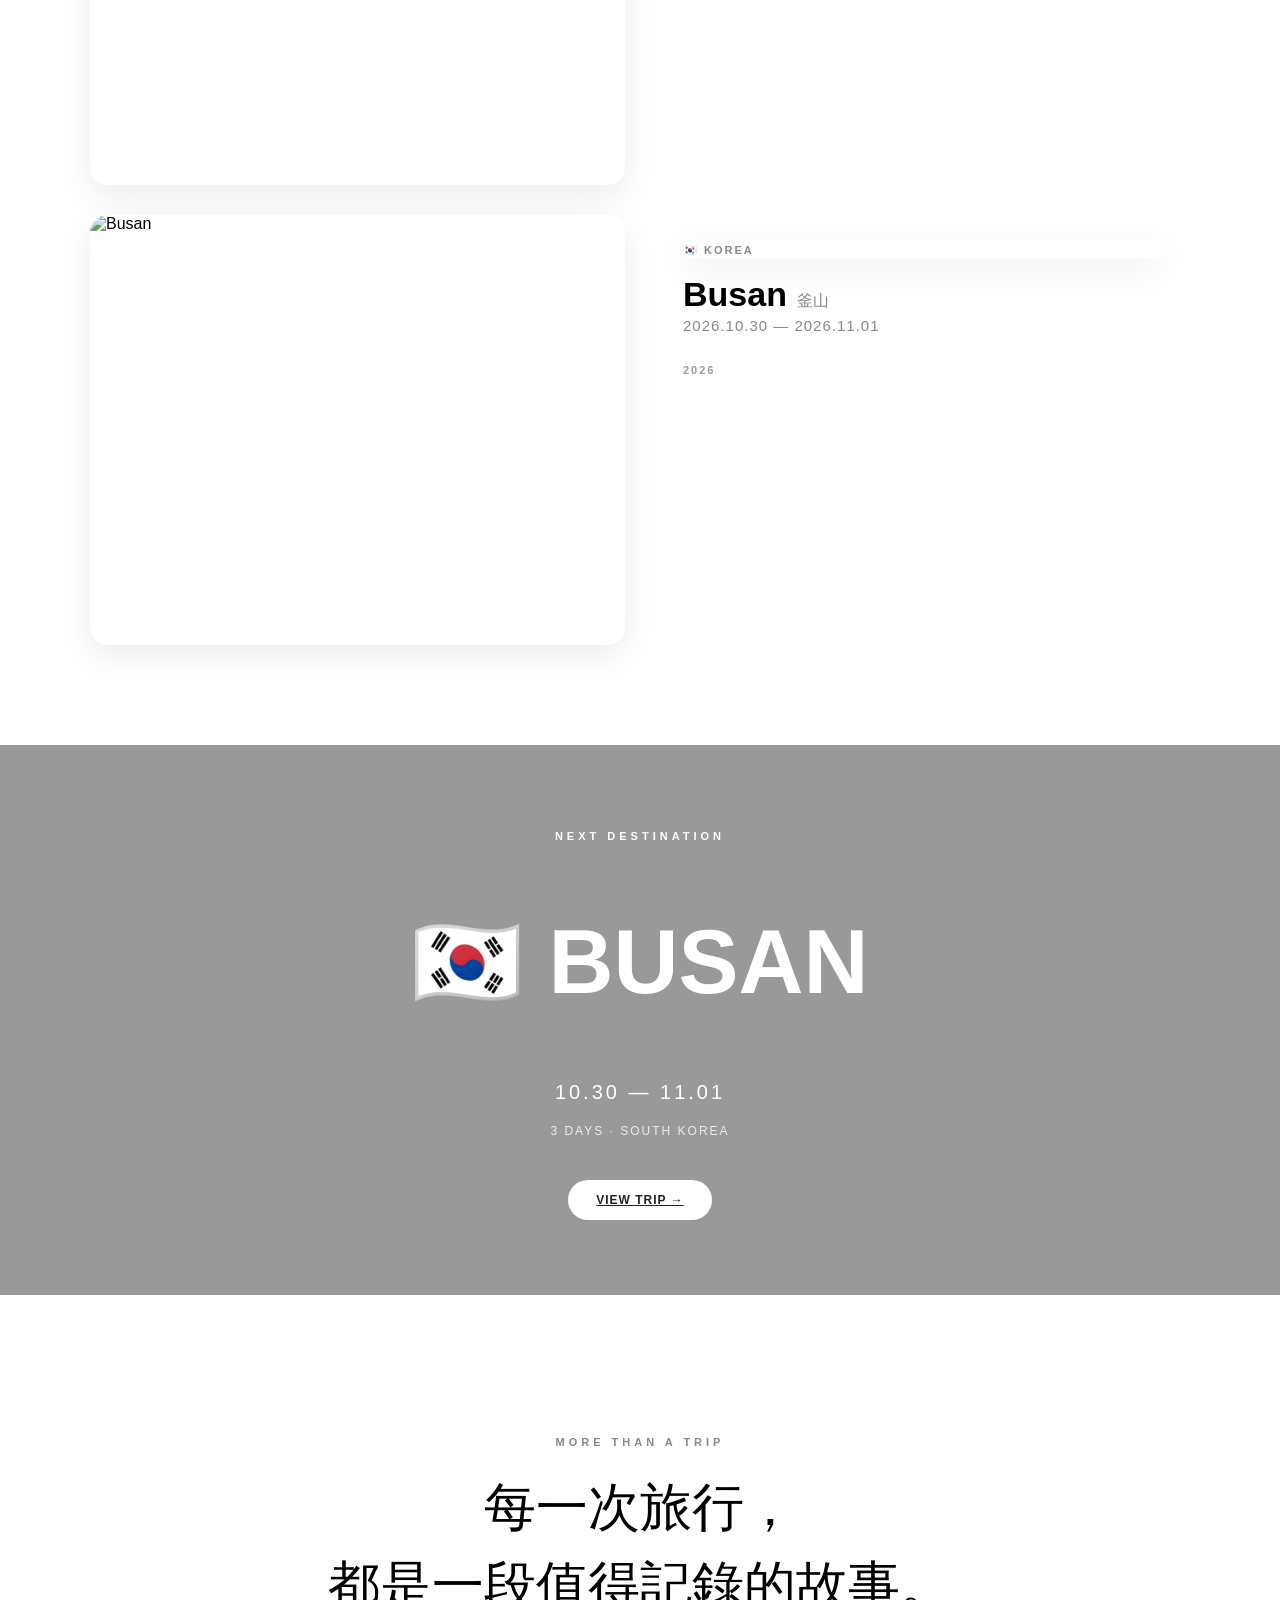
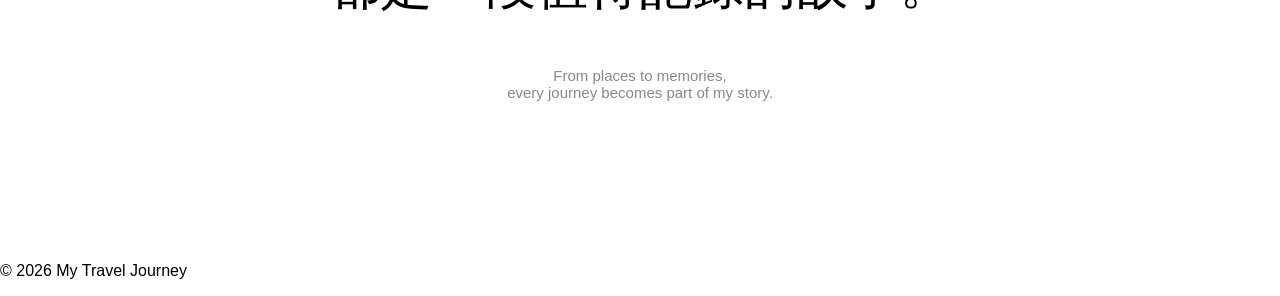
==== commit 27ed701f: "更新沖繩與釜山旅遊卡片，將標題改為可點擊鏈接，新增年份顯示" ====
--- a/index.html
+++ b/index.html
@@ -151,7 +151,6 @@
                     <div class="trip-image">
                         <img src="images/okinawa/cover.jpg" alt="Okinawa">
                     </div>
-
                     <div class="trip-info">
                         <span class="country">🇯🇵 JAPAN</span>
                         <a href="okinawa/" class="trip-title">
@@ -159,6 +158,7 @@
                             <span>沖繩</span>
                         </a>
                         <p class="trip-date">2026.09.22 — 2026.09.26</p>
+                        <span class="year">2026</span>
                     </div>
                 </a>
 
@@ -169,8 +169,11 @@
                     </div>
                     <div class="trip-info">
                         <span class="country">🇰🇷 KOREA</span>
-                        <h3>Busan</h3>
-                        <p>釜山</p>
+                        <a href="busan/" class="trip-title">
+                            <h3>Busan</h3>
+                            <span>釜山</span>
+                        </a>
+                        <p class="trip-date">2026.10.30 — 2026.11.01</p>
                         <span class="year">2026</span>
                     </div>
                 </a>
